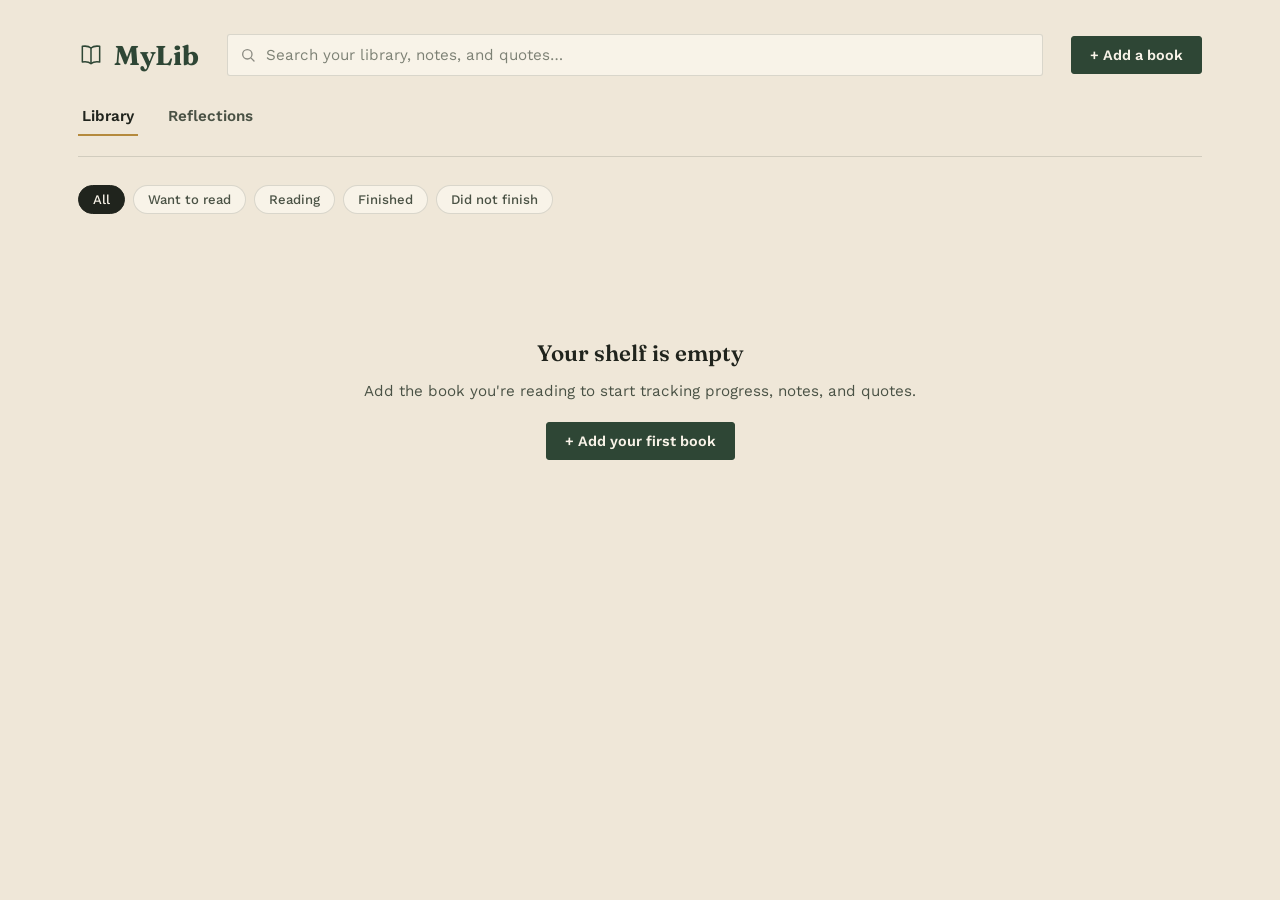
==== index.html @ 8bed7809 "file name change" ====
<!doctype html>
<html lang="en">
  <head>
    <meta charset="UTF-8" />
    <meta name="viewport" content="width=device-width, initial-scale=1.0" />
    <title>MyLib</title>
    <link rel="stylesheet" href="styles.css" />
  </head>
  <body>
    <div class="app">
      <div class="topbar">
        <div class="topbar-row">
          <div class="brand">
            <svg
              viewBox="0 0 24 24"
              fill="none"
              xmlns="http://www.w3.org/2000/svg"
            >
              <path
                d="M12 5.5C10.2 4 7.5 3.5 4 4v14.5c3.5-.5 6.2 0 8 1.5 1.8-1.5 4.5-2 8-1.5V4c-3.5-.5-6.2 0-8 1.5Z"
                stroke="currentColor"
                stroke-width="1.4"
                stroke-linejoin="round"
              />
              <path d="M12 5.5v14.5" stroke="currentColor" stroke-width="1.4" />
            </svg>
            MyLib
          </div>
          <div class="search-wrap" id="searchWrap">
            <svg viewBox="0 0 24 24" fill="none">
              <circle
                cx="11"
                cy="11"
                r="7"
                stroke="currentColor"
                stroke-width="2"
              />
              <path
                d="M21 21l-4.3-4.3"
                stroke="currentColor"
                stroke-width="2"
                stroke-linecap="round"
              />
            </svg>
            <input
              type="text"
              id="searchInput"
              class="search-input"
              placeholder="Search your library, notes, and quotes…"
            />
          </div>
          <button class="btn btn-primary" id="openAddBtn">+ Add a book</button>
        </div>
        <div class="nav-tabs">
          <button class="nav-tab active" data-nav="library">Library</button>
          <button class="nav-tab" data-nav="reflections">Reflections</button>
        </div>
      </div>

      <!-- LIBRARY VIEW -->
      <section id="libraryView">
        <div class="filter-row" id="filterRow">
          <button class="chip active" data-status="all">All</button>
          <button class="chip" data-status="want">Want to read</button>
          <button class="chip" data-status="reading">Reading</button>
          <button class="chip" data-status="finished">Finished</button>
          <button class="chip" data-status="dnf">Did not finish</button>
        </div>
        <div class="shelf-grid" id="shelfGrid"></div>
        <div class="empty-state" id="emptyState" hidden>
          <h2>Your shelf is empty</h2>
          <p>
            Add the book you're reading to start tracking progress, notes, and
            quotes.
          </p>
          <button class="btn btn-primary" id="emptyAddBtn">
            + Add your first book
          </button>
        </div>
      </section>

      <!-- BOOK DETAIL VIEW -->
      <section id="bookDetailView" hidden>
        <button class="back-link" id="backToLibrary">
          &larr; Back to library
        </button>
        <div class="detail-layout">
          <div>
            <div class="detail-cover" id="detailCover"></div>
            <div class="detail-actions">
              <button class="btn btn-sm" id="editBookBtn">Edit</button>
              <button class="btn btn-sm btn-danger" id="deleteBookBtn">
                Delete
              </button>
            </div>
          </div>
          <div>
            <h1 class="detail-title" id="detailTitle"></h1>
            <p class="detail-author" id="detailAuthor"></p>
            <p class="detail-desc" id="detailDesc"></p>

            <div class="rating-row">
              <span class="progress-label">Your rating</span>
              <div class="star-picker" id="starPicker"></div>
            </div>

            <div class="progress-panel">
              <div class="progress-top">
                <span class="progress-label">Reading progress</span>
                <span class="progress-pct" id="progressPct">0%</span>
              </div>
              <div class="progress-track">
                <div
                  class="progress-fill"
                  id="progressFill"
                  style="width: 0%"
                ></div>
              </div>
              <div class="progress-controls">
                <input
                  type="number"
                  id="currentPageInput"
                  min="0"
                  placeholder="page"
                />
                <span>of</span>
                <input
                  type="number"
                  id="totalPageInput"
                  min="0"
                  placeholder="total"
                />
                <select class="status-select" id="statusSelect">
                  <option value="want">Want to read</option>
                  <option value="reading">Currently reading</option>
                  <option value="finished">Finished</option>
                  <option value="dnf">Did not finish</option>
                </select>
              </div>
            </div>

            <div class="detail-tabs">
              <button class="detail-tab active" data-tab="notes">Notes</button>
              <button class="detail-tab" data-tab="quotes">Quotes</button>
            </div>

            <div id="notesPanel">
              <div class="entry-form">
                <textarea
                  id="noteText"
                  placeholder="Reflect on what you just read…"
                ></textarea>
                <div class="entry-form-row">
                  <label>Page (optional)</label>
                  <input type="number" id="notePage" min="0" />
                  <button class="btn btn-sm btn-primary" id="addNoteBtn">
                    Add note
                  </button>
                </div>
              </div>
              <div class="entry-list" id="noteList"></div>
            </div>

            <div id="quotesPanel" hidden>
              <div class="entry-form">
                <textarea
                  id="quoteText"
                  placeholder="Copy down a line worth remembering…"
                ></textarea>
                <div class="entry-form-row">
                  <label>Page (optional)</label>
                  <input type="number" id="quotePage" min="0" />
                  <button class="btn btn-sm btn-primary" id="addQuoteBtn">
                    Add quote
                  </button>
                </div>
              </div>
              <div class="entry-list" id="quoteList"></div>
            </div>
          </div>
        </div>
      </section>

      <!-- REFLECTIONS VIEW -->
      <section id="reflectionsView" hidden>
        <div class="reflection-composer">
          <textarea
            id="reflectionText"
            placeholder="What's on your mind as a reader today?"
          ></textarea>
          <button class="btn btn-primary" id="addReflectionBtn">
            Save reflection
          </button>
        </div>
        <div class="reflection-list" id="reflectionList"></div>
        <div class="empty-state" id="reflectionsEmpty" hidden>
          <h2>No reflections yet</h2>
          <p>This is a space to journal freely, separate from any one book.</p>
        </div>
      </section>
    </div>

    <!-- ADD/EDIT BOOK MODAL -->
    <div class="modal-overlay" id="bookModalOverlay" hidden>
      <div class="modal">
        <h2 id="modalTitle">Add a book</h2>
        <form id="bookForm">
          <div class="field">
            <label for="fTitle">Title *</label>
            <input type="text" id="fTitle" required />
          </div>
          <div class="field">
            <label for="fAuthor">Author *</label>
            <input type="text" id="fAuthor" required />
          </div>
          <div class="field">
            <label for="fDesc">Description</label>
            <textarea
              id="fDesc"
              placeholder="What's this book about?"
            ></textarea>
          </div>
          <div class="field">
            <label for="fCover">Cover image URL</label>
            <input type="url" id="fCover" placeholder="https://…" />
          </div>
          <div class="field-row">
            <div class="field">
              <label for="fGenre">Genre / tag</label>
              <input type="text" id="fGenre" placeholder="e.g. Fiction" />
            </div>
            <div class="field">
              <label for="fPages">Total pages</label>
              <input type="number" id="fPages" min="0" />
            </div>
          </div>
          <div class="field">
            <label for="fStatus">Status</label>
            <select id="fStatus">
              <option value="want">Want to read</option>
              <option value="reading">Currently reading</option>
              <option value="finished">Finished</option>
              <option value="dnf">Did not finish</option>
            </select>
          </div>
          <div class="modal-actions">
            <button type="button" class="btn" id="cancelModalBtn">
              Cancel
            </button>
            <button type="submit" class="btn btn-primary" id="saveBookBtn">
              Save book
            </button>
          </div>
        </form>
      </div>
    </div>

    <div class="toast" id="toast"></div>

    <script src="main.js"></script>
  </body>
</html>
---- styles.css ----
@import url("https://fonts.googleapis.com/css2?family=Fraunces:ital,opsz,wght@0,9..144,400;0,9..144,500;0,9..144,600;0,9..144,700;1,9..144,500&family=Work+Sans:wght@400;500;600;700&display=swap");

:root {
  --ink: #20241d;
  --ink-soft: #4a5245;
  --paper: #efe7d8;
  --paper-light: #f8f3e8;
  --paper-dim: #e4dac5;
  --spine: #2e4635;
  --spine-light: #3e5b48;
  --gold: #b58a3d;
  --gold-light: #d4af6a;
  --rust: #8a3b2e;
  --shelf-wood: #c9b48c;
  --line: rgba(32, 36, 29, 0.14);
  --shadow: rgba(32, 20, 10, 0.28);
  --radius: 3px;
  --font-display: "Fraunces", Georgia, serif;
  --font-ui: "Work Sans", -apple-system, sans-serif;
}

* {
  box-sizing: border-box;
}
html,
body {
  margin: 0;
  padding: 0;
}
body {
  background: var(--paper);
  color: var(--ink);
  font-family: var(--font-ui);
  min-height: 100vh;
  -webkit-font-smoothing: antialiased;
}

@media (prefers-reduced-motion: reduce) {
  * {
    animation-duration: 0.001ms !important;
    transition-duration: 0.001ms !important;
  }
}

::selection {
  background: var(--gold-light);
  color: var(--ink);
}

a {
  color: inherit;
}
button {
  font-family: inherit;
  cursor: pointer;
}
input,
textarea,
select {
  font-family: inherit;
}

:focus-visible {
  outline: 2px solid var(--rust);
  outline-offset: 2px;
}

/*Layout shell*/
.app {
  max-width: 1180px;
  margin: 0 auto;
  padding: 0 28px 80px;
}

/*Topbar*/
.topbar {
  padding: 34px 0 20px;
  border-bottom: 1px solid var(--line);
  margin-bottom: 28px;
}
.topbar-row {
  display: flex;
  align-items: center;
  gap: 28px;
  flex-wrap: wrap;
}
.brand {
  display: flex;
  align-items: center;
  gap: 10px;
  font-family: var(--font-display);
  font-weight: 700;
  font-size: 1.7rem;
  letter-spacing: -0.01em;
  color: var(--spine);
  flex-shrink: 0;
}
.brand svg {
  width: 26px;
  height: 26px;
  flex-shrink: 0;
}

.search-wrap {
  flex: 1 1 260px;
  min-width: 200px;
  position: relative;
}
.search-wrap svg {
  position: absolute;
  left: 13px;
  top: 50%;
  transform: translateY(-50%);
  width: 16px;
  height: 16px;
  opacity: 0.5;
  pointer-events: none;
}
.search-input {
  width: 100%;
  padding: 11px 14px 11px 38px;
  border: 1px solid var(--line);
  border-radius: var(--radius);
  background: var(--paper-light);
  color: var(--ink);
  font-size: 0.95rem;
}
.search-input::placeholder {
  color: var(--ink-soft);
  opacity: 0.7;
}
.search-input:focus {
  border-color: var(--spine);
}

.btn {
  border: 1px solid var(--ink);
  background: transparent;
  color: var(--ink);
  padding: 10px 18px;
  border-radius: var(--radius);
  font-size: 0.9rem;
  font-weight: 600;
  white-space: nowrap;
  transition:
    background 0.15s ease,
    color 0.15s ease;
}
.btn:hover {
  background: var(--ink);
  color: var(--paper-light);
}
.btn-primary {
  background: var(--spine);
  border-color: var(--spine);
  color: var(--paper-light);
}
.btn-primary:hover {
  background: var(--spine-light);
  border-color: var(--spine-light);
  color: #fff;
}
.btn-ghost {
  border-color: transparent;
}
.btn-ghost:hover {
  background: var(--paper-dim);
  color: var(--ink);
}
.btn-danger {
  border-color: var(--rust);
  color: var(--rust);
}
.btn-danger:hover {
  background: var(--rust);
  color: #fff;
}
.btn-sm {
  padding: 7px 13px;
  font-size: 0.82rem;
}

.nav-tabs {
  display: flex;
  gap: 4px;
  margin-top: 22px;
}
.nav-tab {
  background: none;
  border: none;
  padding: 9px 4px;
  font-size: 0.95rem;
  font-weight: 600;
  color: var(--ink-soft);
  border-bottom: 2px solid transparent;
  margin-right: 22px;
}
.nav-tab.active {
  color: var(--ink);
  border-bottom-color: var(--gold);
}
.nav-tab:hover {
  color: var(--ink);
}

/*Filter chips*/
.filter-row {
  display: flex;
  gap: 8px;
  flex-wrap: wrap;
  margin-bottom: 26px;
}
.chip {
  border: 1px solid var(--line);
  background: var(--paper-light);
  padding: 6px 14px;
  border-radius: 100px;
  font-size: 0.82rem;
  font-weight: 500;
  color: var(--ink-soft);
}
.chip.active {
  background: var(--ink);
  border-color: var(--ink);
  color: var(--paper-light);
}

/*Shelf grid*/
.shelf-grid {
  display: grid;
  grid-template-columns: repeat(auto-fill, minmax(148px, 1fr));
  gap: 34px 22px;
}
.book-card {
  background: var(--paper-light);
  border: 1px solid var(--line);
  border-radius: 2px;
  cursor: pointer;
  box-shadow:
    0 9px 0 -3px var(--shelf-wood),
    0 13px 16px -8px var(--shadow);
  transition: transform 0.15s ease;
  display: flex;
  flex-direction: column;
  overflow: hidden;
}
.book-card:hover {
  transform: translateY(-3px);
}
.book-cover {
  width: 100%;
  aspect-ratio: 2/3;
  background-size: cover;
  background-position: center;
  display: flex;
  align-items: flex-end;
  position: relative;
}
.book-cover-fallback {
  display: flex;
  align-items: center;
  justify-content: center;
  font-family: var(--font-display);
  font-weight: 600;
  font-size: 2rem;
  color: rgba(255, 255, 255, 0.92);
  text-align: center;
  padding: 10px;
}
.status-flag {
  position: absolute;
  top: 8px;
  right: 8px;
  font-size: 0.62rem;
  font-weight: 700;
  letter-spacing: 0.02em;
  padding: 3px 7px;
  border-radius: 100px;
  background: rgba(255, 255, 255, 0.92);
  color: var(--ink);
}
.book-meta {
  padding: 10px 11px 12px;
}
.book-title {
  font-family: var(--font-display);
  font-weight: 600;
  font-size: 0.98rem;
  line-height: 1.25;
  margin: 0 0 3px;
  color: var(--ink);
}
.book-author {
  font-size: 0.78rem;
  color: var(--ink-soft);
  margin: 0 0 8px;
}
.book-progress-track {
  height: 4px;
  background: var(--paper-dim);
  border-radius: 100px;
  overflow: hidden;
}
.book-progress-fill {
  height: 100%;
  background: var(--gold);
}
.book-stars {
  margin-top: 7px;
  font-size: 0.78rem;
  color: var(--gold);
  letter-spacing: 1px;
}

/*Empty states*/
.empty-state {
  text-align: center;
  padding: 80px 20px;
  color: var(--ink-soft);
}
.empty-state h2 {
  font-family: var(--font-display);
  font-weight: 600;
  color: var(--ink);
  font-size: 1.4rem;
  margin-bottom: 8px;
}
.empty-state p {
  margin-bottom: 22px;
  font-size: 0.95rem;
}

/*Book detail*/
.back-link {
  display: inline-flex;
  align-items: center;
  gap: 6px;
  border: none;
  background: none;
  color: var(--ink-soft);
  font-size: 0.88rem;
  font-weight: 600;
  margin-bottom: 22px;
  padding: 0;
}
.back-link:hover {
  color: var(--ink);
}

.detail-layout {
  display: grid;
  grid-template-columns: 220px 1fr;
  gap: 38px;
}
@media (max-width: 640px) {
  .detail-layout {
    grid-template-columns: 1fr;
  }
}
.detail-cover {
  width: 100%;
  aspect-ratio: 2/3;
  border-radius: 2px;
  background-size: cover;
  background-position: center;
  box-shadow:
    0 12px 0 -4px var(--shelf-wood),
    0 16px 22px -10px var(--shadow);
  display: flex;
  align-items: center;
  justify-content: center;
  font-family: var(--font-display);
  font-weight: 600;
  font-size: 2.4rem;
  color: rgba(255, 255, 255, 0.92);
  text-align: center;
  padding: 16px;
}
.detail-actions {
  display: flex;
  gap: 8px;
  margin-top: 16px;
}

.detail-title {
  font-family: var(--font-display);
  font-weight: 700;
  font-size: 2rem;
  line-height: 1.15;
  margin: 0 0 4px;
}
.detail-author {
  font-size: 1rem;
  color: var(--ink-soft);
  margin: 0 0 16px;
}
.detail-desc {
  font-size: 0.95rem;
  line-height: 1.6;
  color: var(--ink-soft);
  max-width: 62ch;
  margin-bottom: 22px;
}

.rating-row {
  display: flex;
  align-items: center;
  gap: 14px;
  margin-bottom: 20px;
  flex-wrap: wrap;
}
.star-picker {
  display: flex;
  gap: 2px;
}
.star-btn {
  background: none;
  border: none;
  font-size: 1.5rem;
  line-height: 1;
  color: var(--paper-dim);
  padding: 2px;
}
.star-btn.filled {
  color: var(--gold);
}

.progress-panel {
  background: var(--paper-light);
  border: 1px solid var(--line);
  border-radius: var(--radius);
  padding: 16px 18px;
  margin-bottom: 26px;
  max-width: 440px;
}
.progress-top {
  display: flex;
  justify-content: space-between;
  align-items: baseline;
  margin-bottom: 9px;
}
.progress-label {
  font-size: 0.82rem;
  font-weight: 600;
  color: var(--ink-soft);
}
.progress-pct {
  font-family: var(--font-display);
  font-weight: 600;
  font-size: 1.1rem;
  color: var(--spine);
}
.progress-track {
  height: 8px;
  background: var(--paper-dim);
  border-radius: 100px;
  overflow: hidden;
  margin-bottom: 12px;
}
.progress-fill {
  height: 100%;
  background: var(--gold);
  transition: width 0.25s ease;
}
.progress-controls {
  display: flex;
  align-items: center;
  gap: 8px;
  font-size: 0.85rem;
}
.progress-controls input {
  width: 70px;
  padding: 6px 8px;
  border: 1px solid var(--line);
  border-radius: var(--radius);
  background: #fff;
}
.status-select {
  padding: 6px 8px;
  border: 1px solid var(--line);
  border-radius: var(--radius);
  background: #fff;
  font-size: 0.85rem;
}

/*Detail tabs*/
.detail-tabs {
  display: flex;
  gap: 22px;
  border-bottom: 1px solid var(--line);
  margin-bottom: 20px;
}
.detail-tab {
  background: none;
  border: none;
  padding: 9px 0;
  font-size: 0.9rem;
  font-weight: 600;
  color: var(--ink-soft);
  border-bottom: 2px solid transparent;
}
.detail-tab.active {
  color: var(--ink);
  border-bottom-color: var(--rust);
}

.entry-form {
  display: flex;
  flex-direction: column;
  gap: 8px;
  margin-bottom: 22px;
  max-width: 560px;
}
.entry-form textarea {
  width: 100%;
  min-height: 70px;
  padding: 10px 12px;
  border: 1px solid var(--line);
  border-radius: var(--radius);
  resize: vertical;
  font-size: 0.92rem;
  background: #fff;
}
.entry-form-row {
  display: flex;
  gap: 10px;
  align-items: center;
}
.entry-form-row input[type="number"] {
  width: 100px;
  padding: 8px 10px;
  border: 1px solid var(--line);
  border-radius: var(--radius);
  background: #fff;
  font-size: 0.85rem;
}
.entry-form-row label {
  font-size: 0.8rem;
  color: var(--ink-soft);
}

.entry-list {
  display: flex;
  flex-direction: column;
  gap: 12px;
  max-width: 640px;
}
.entry-card {
  background: var(--paper-light);
  border: 1px solid var(--line);
  border-radius: var(--radius);
  padding: 14px 16px;
}
.entry-card.quote {
  border-left: 3px solid var(--gold);
  font-family: var(--font-display);
  font-style: italic;
  font-size: 1.02rem;
}
.entry-card-top {
  display: flex;
  justify-content: space-between;
  align-items: flex-start;
  gap: 10px;
  margin-bottom: 6px;
}
.entry-meta {
  font-size: 0.74rem;
  color: var(--ink-soft);
  font-style: normal;
  font-family: var(--font-ui);
}
.entry-text {
  white-space: pre-wrap;
  line-height: 1.55;
  margin: 0;
}
.entry-del {
  background: none;
  border: none;
  color: var(--ink-soft);
  font-size: 0.75rem;
  font-weight: 600;
  padding: 0;
  flex-shrink: 0;
}
.entry-del:hover {
  color: var(--rust);
}

/*Reflections*/
.reflection-composer {
  max-width: 640px;
  margin-bottom: 34px;
}
.reflection-composer textarea {
  width: 100%;
  min-height: 110px;
  padding: 14px 16px;
  border: 1px solid var(--line);
  border-radius: var(--radius);
  background: var(--paper-light);
  font-size: 0.98rem;
  line-height: 1.6;
  resize: vertical;
  margin-bottom: 10px;
  font-family: var(--font-ui);
}
.reflection-list {
  display: flex;
  flex-direction: column;
  gap: 18px;
  max-width: 640px;
}
.reflection-card {
  border-top: 1px solid var(--line);
  padding-top: 16px;
}
.reflection-date {
  font-size: 0.78rem;
  font-weight: 600;
  color: var(--gold);
  margin-bottom: 6px;
  display: block;
}
.reflection-text {
  white-space: pre-wrap;
  line-height: 1.65;
  font-size: 0.98rem;
  margin: 0 0 8px;
}

/*Modal*/
.modal-overlay {
  position: fixed;
  inset: 0;
  background: rgba(32, 36, 29, 0.5);
  display: flex;
  align-items: center;
  justify-content: center;
  padding: 20px;
  z-index: 100;
}
.modal-overlay[hidden] {
  display: none;
}
.modal {
  background: var(--paper-light);
  border-radius: 4px;
  padding: 30px;
  width: 100%;
  max-width: 560px;
  max-height: 88vh;
  overflow-y: auto;
  box-shadow: 0 24px 60px -12px rgba(0, 0, 0, 0.4);
}
.modal h2 {
  font-family: var(--font-display);
  font-weight: 700;
  font-size: 1.4rem;
  margin: 0 0 20px;
}
.field {
  margin-bottom: 16px;
}
.field label {
  display: block;
  font-size: 0.8rem;
  font-weight: 600;
  color: var(--ink-soft);
  margin-bottom: 6px;
}
.field input,
.field textarea,
.field select {
  width: 100%;
  padding: 10px 12px;
  border: 1px solid var(--line);
  border-radius: var(--radius);
  background: #fff;
  font-size: 0.92rem;
}
.field textarea {
  min-height: 80px;
  resize: vertical;
}
.field-row {
  display: grid;
  grid-template-columns: 1fr 1fr;
  gap: 14px;
}
.modal-actions {
  display: flex;
  justify-content: flex-end;
  gap: 10px;
  margin-top: 24px;
}

/*Toast*/
.toast {
  position: fixed;
  bottom: 24px;
  left: 50%;
  transform: translateX(-50%);
  background: var(--ink);
  color: var(--paper-light);
  padding: 11px 20px;
  border-radius: 100px;
  font-size: 0.85rem;
  font-weight: 500;
  z-index: 200;
  opacity: 0;
  pointer-events: none;
  transition:
    opacity 0.2s ease,
    transform 0.2s ease;
}
.toast.show {
  opacity: 1;
  transform: translateX(-50%) translateY(-6px);
}

[hidden] {
  display: none !important;
}
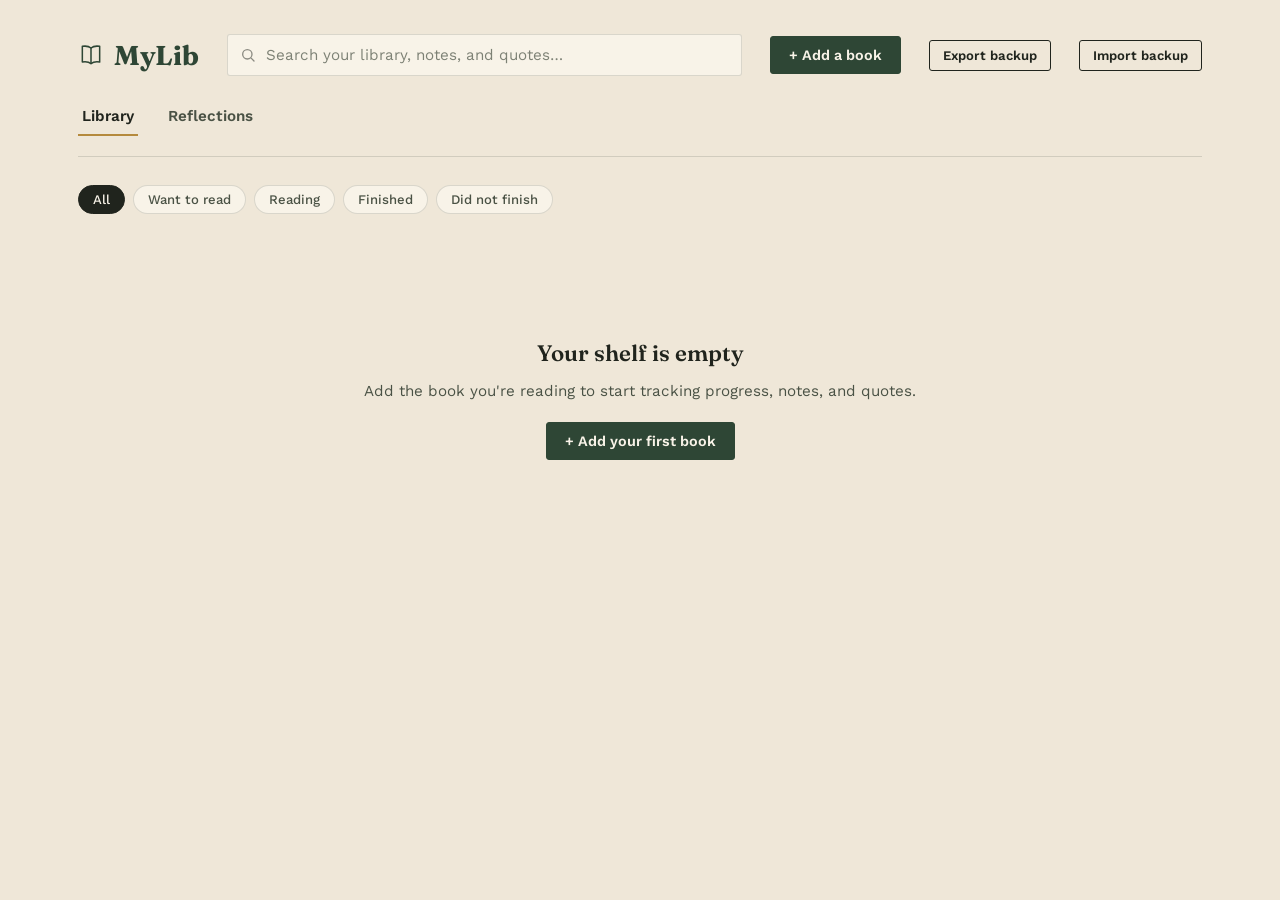
==== commit 7417156c: "store data in localstorage and added JSON backup export and import" ====
--- a/index.html
+++ b/index.html
@@ -50,6 +50,18 @@
             />
           </div>
           <button class="btn btn-primary" id="openAddBtn">+ Add a book</button>
+          <button class="btn btn-sm" id="exportBackupBtn" type="button">
+            Export backup
+          </button>
+          <label class="btn btn-sm backup-import-label" for="importBackupInput"
+            >Import backup</label
+          >
+          <input
+            id="importBackupInput"
+            type="file"
+            accept="application/json,.json"
+            hidden
+          />
         </div>
         <div class="nav-tabs">
           <button class="nav-tab active" data-nav="library">Library</button>
--- a/styles.css
+++ b/styles.css
@@ -723,3 +723,56 @@
 [hidden] {
   display: none !important;
 }
+
+.backup-import-label {
+  display: inline-flex;
+  align-items: center;
+  justify-content: center;
+}
+
+.list-empty {
+  color: var(--ink-soft);
+  font-size: 0.88rem;
+}
+
+.book-card:focus-visible {
+  outline: 2px solid var(--rust);
+  outline-offset: 4px;
+}
+
+@media (max-width: 640px) {
+  .app {
+    padding-right: 16px;
+    padding-left: 16px;
+  }
+
+  .topbar-row {
+    gap: 12px;
+  }
+
+  .search-wrap {
+    flex-basis: 100%;
+    order: 3;
+  }
+
+  .progress-controls {
+    flex-wrap: wrap;
+  }
+
+  .progress-controls .status-select {
+    flex: 1 1 100%;
+  }
+
+  .entry-form-row {
+    flex-wrap: wrap;
+  }
+
+  .modal {
+    padding: 22px 18px;
+  }
+
+  .field-row {
+    grid-template-columns: 1fr;
+    gap: 0;
+  }
+}
